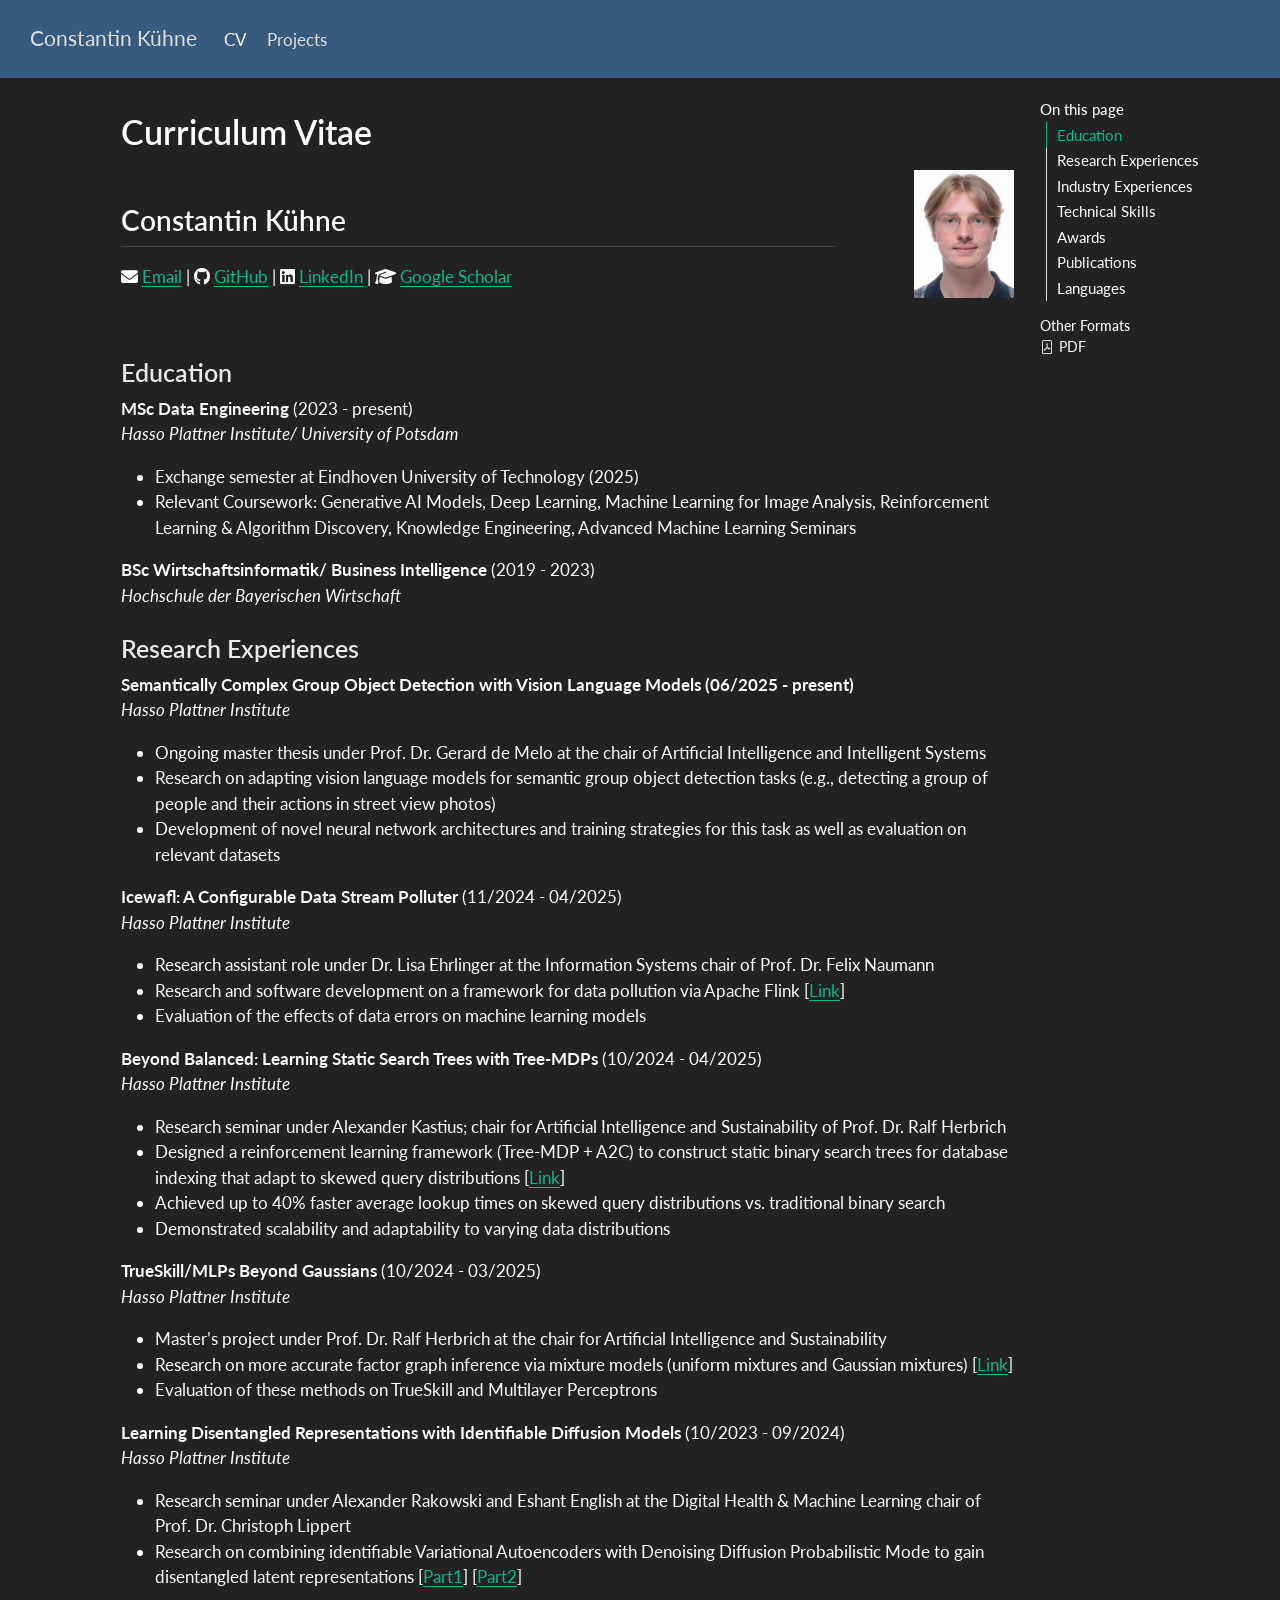
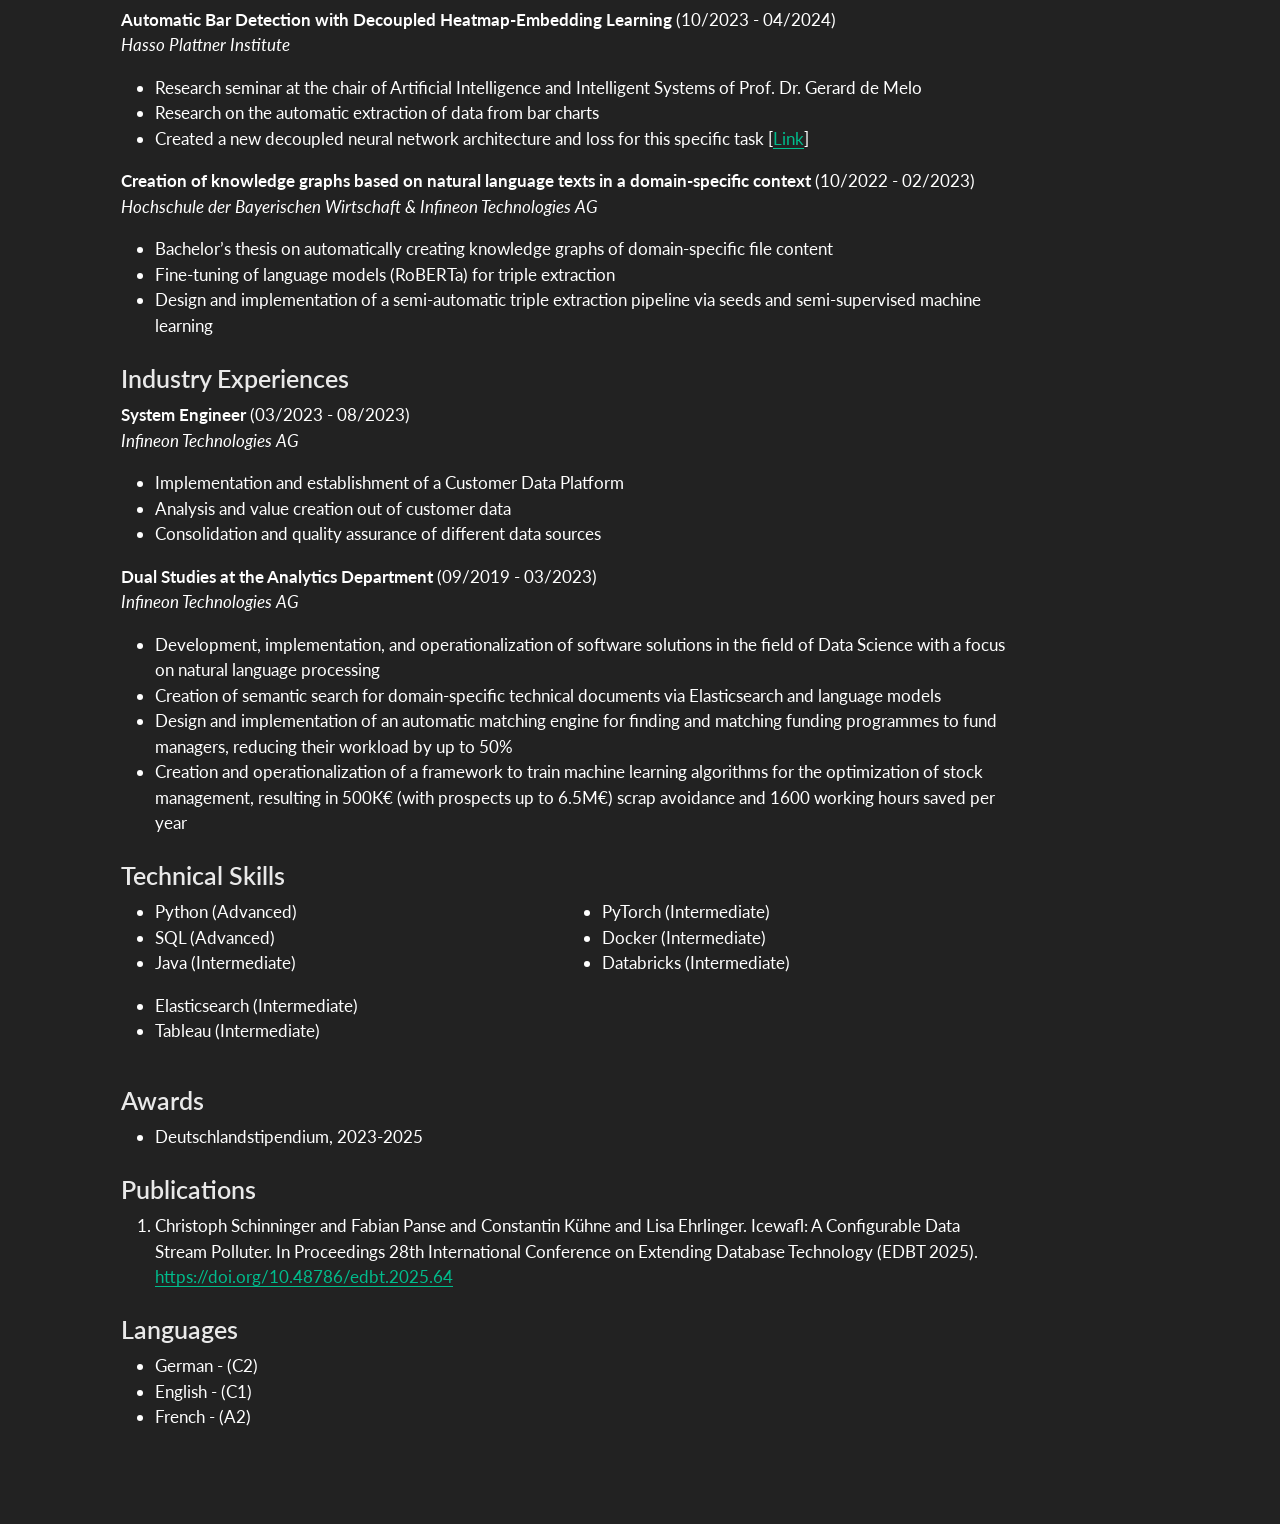
==== cv.html @ bd20a98f "Built site for gh-pages" ====
<!DOCTYPE html>
<html xmlns="http://www.w3.org/1999/xhtml" lang="en" xml:lang="en"><head>

<meta charset="utf-8">
<meta name="generator" content="quarto-1.8.27">

<meta name="viewport" content="width=device-width, initial-scale=1.0, user-scalable=yes">


<title>Curriculum Vitae – Constantin Kühne</title>
<style>
code{white-space: pre-wrap;}
span.smallcaps{font-variant: small-caps;}
div.columns{display: flex; gap: min(4vw, 1.5em);}
div.column{flex: auto; overflow-x: auto;}
div.hanging-indent{margin-left: 1.5em; text-indent: -1.5em;}
ul.task-list{list-style: none;}
ul.task-list li input[type="checkbox"] {
  width: 0.8em;
  margin: 0 0.8em 0.2em -1em; /* quarto-specific, see https://github.com/quarto-dev/quarto-cli/issues/4556 */ 
  vertical-align: middle;
}
</style>


<script src="site_libs/quarto-nav/quarto-nav.js"></script>
<script src="site_libs/quarto-nav/headroom.min.js"></script>
<script src="site_libs/clipboard/clipboard.min.js"></script>
<script src="site_libs/quarto-search/autocomplete.umd.js"></script>
<script src="site_libs/quarto-search/fuse.min.js"></script>
<script src="site_libs/quarto-search/quarto-search.js"></script>
<meta name="quarto:offset" content="./">
<script src="site_libs/quarto-html/quarto.js" type="module"></script>
<script src="site_libs/quarto-html/tabsets/tabsets.js" type="module"></script>
<script src="site_libs/quarto-html/axe/axe-check.js" type="module"></script>
<script src="site_libs/quarto-html/popper.min.js"></script>
<script src="site_libs/quarto-html/tippy.umd.min.js"></script>
<script src="site_libs/quarto-html/anchor.min.js"></script>
<link href="site_libs/quarto-html/tippy.css" rel="stylesheet">
<link href="site_libs/quarto-html/quarto-syntax-highlighting-dark-4d9afe2b8d18ee9fa5d0d57b5ed4214d.css" rel="stylesheet" id="quarto-text-highlighting-styles">
<script src="site_libs/bootstrap/bootstrap.min.js"></script>
<link href="site_libs/bootstrap/bootstrap-icons.css" rel="stylesheet">
<link href="site_libs/bootstrap/bootstrap-1894c1423e509d903a01f389ab308756.min.css" rel="stylesheet" append-hash="true" id="quarto-bootstrap" data-mode="dark">
<link href="site_libs/quarto-contrib/fontawesome6-1.2.0/all.min.css" rel="stylesheet">
<link href="site_libs/quarto-contrib/fontawesome6-1.2.0/latex-fontsize.css" rel="stylesheet">
<script id="quarto-search-options" type="application/json">{
  "location": "navbar",
  "copy-button": false,
  "collapse-after": 3,
  "panel-placement": "end",
  "type": "overlay",
  "limit": 50,
  "keyboard-shortcut": [
    "f",
    "/",
    "s"
  ],
  "show-item-context": false,
  "language": {
    "search-no-results-text": "No results",
    "search-matching-documents-text": "matching documents",
    "search-copy-link-title": "Copy link to search",
    "search-hide-matches-text": "Hide additional matches",
    "search-more-match-text": "more match in this document",
    "search-more-matches-text": "more matches in this document",
    "search-clear-button-title": "Clear",
    "search-text-placeholder": "",
    "search-detached-cancel-button-title": "Cancel",
    "search-submit-button-title": "Submit",
    "search-label": "Search"
  }
}</script>


<link rel="stylesheet" href="styles.css">
</head>

<body class="nav-fixed quarto-light">

<div id="quarto-search-results"></div>
  <header id="quarto-header" class="headroom fixed-top">
    <nav class="navbar navbar-expand-lg " data-bs-theme="dark">
      <div class="navbar-container container-fluid">
      <div class="navbar-brand-container mx-auto">
    <a class="navbar-brand" href="./index.html">
    <span class="navbar-title">Constantin Kühne</span>
    </a>
  </div>
            <div id="quarto-search" class="" title="Search"></div>
          <button class="navbar-toggler" type="button" data-bs-toggle="collapse" data-bs-target="#navbarCollapse" aria-controls="navbarCollapse" role="menu" aria-expanded="false" aria-label="Toggle navigation" onclick="if (window.quartoToggleHeadroom) { window.quartoToggleHeadroom(); }">
  <span class="navbar-toggler-icon"></span>
</button>
          <div class="collapse navbar-collapse" id="navbarCollapse">
            <ul class="navbar-nav navbar-nav-scroll me-auto">
  <li class="nav-item">
    <a class="nav-link active" href="./cv.html" aria-current="page"> 
<span class="menu-text">CV</span></a>
  </li>  
  <li class="nav-item">
    <a class="nav-link" href="./projects.html"> 
<span class="menu-text">Projects</span></a>
  </li>  
</ul>
          </div> <!-- /navcollapse -->
            <div class="quarto-navbar-tools">
</div>
      </div> <!-- /container-fluid -->
    </nav>
</header>
<!-- content -->
<div id="quarto-content" class="quarto-container page-columns page-rows-contents page-layout-article page-navbar">
<!-- sidebar -->
<!-- margin-sidebar -->
    <div id="quarto-margin-sidebar" class="sidebar margin-sidebar">
        <nav id="TOC" role="doc-toc" class="toc-active">
    <h2 id="toc-title">On this page</h2>
   
  <ul>
  <li><a href="#education" id="toc-education" class="nav-link active" data-scroll-target="#education">Education</a></li>
  <li><a href="#research-experiences" id="toc-research-experiences" class="nav-link" data-scroll-target="#research-experiences">Research Experiences</a></li>
  <li><a href="#industry-experiences" id="toc-industry-experiences" class="nav-link" data-scroll-target="#industry-experiences">Industry Experiences</a></li>
  <li><a href="#technical-skills" id="toc-technical-skills" class="nav-link" data-scroll-target="#technical-skills">Technical Skills</a></li>
  <li><a href="#awards" id="toc-awards" class="nav-link" data-scroll-target="#awards">Awards</a></li>
  <li><a href="#publications" id="toc-publications" class="nav-link" data-scroll-target="#publications">Publications</a></li>
  <li><a href="#languages" id="toc-languages" class="nav-link" data-scroll-target="#languages">Languages</a></li>
  </ul>
<div class="quarto-alternate-formats"><h2>Other Formats</h2><ul><li><a href="cv.pdf"><i class="bi bi-file-pdf"></i>PDF</a></li></ul></div></nav>
    </div>
<!-- main -->
<main class="content" id="quarto-document-content">

<header id="title-block-header" class="quarto-title-block default">
<div class="quarto-title">
<h1 class="title">Curriculum Vitae</h1>
</div>



<div class="quarto-title-meta">

    
  
    
  </div>
  


</header>


<!--\vspace{-20mm}-->
<div class="columns" data-valign="top">
<div class="column" style="width:80%;">
<section id="constantin-kühne" class="level2">
<h2 class="anchored" data-anchor-id="constantin-kühne">Constantin Kühne</h2>
<p><i class="fa-solid fa-envelope" aria-label="envelope"></i> <a href="mailto:constantin.kuehne@student.hpi.uni-potsdam.de">Email</a> | <i class="fa-brands fa-github" aria-label="github"></i> <a href="https://github.com/constantin-kuehne">GitHub</a> | <i class="fa-brands fa-linkedin" aria-label="linkedin"></i> <a href="https://www.linkedin.com/in/constantin-kuehne/">LinkedIn</a> | <i class="fa-solid fa-graduation-cap" aria-label="graduation-cap"></i> <a href="https://scholar.google.com/citations?user=wf3GmgoAAAAJ&amp;hl=en">Google Scholar</a></p>
</section>
</div><div class="column" style="width:20%;">
<div class="quarto-figure quarto-figure-right">
<figure class="figure">
<p><img src="portrait.jpg" class="img-fluid quarto-figure quarto-figure-right figure-img" width="100"></p>
</figure>
</div>
</div>
</div>
<section id="education" class="level3">
<h3 class="anchored" data-anchor-id="education">Education</h3>
<p><strong>MSc Data Engineering</strong> (2023 - present)<br>
<em>Hasso Plattner Institute/ University of Potsdam</em></p>
<ul>
<li>Exchange semester at Eindhoven University of Technology (2025)</li>
<li>Relevant Coursework: Generative AI Models, Deep Learning, Machine Learning for Image Analysis, Reinforcement Learning &amp; Algorithm Discovery, Knowledge Engineering, Advanced Machine Learning Seminars</li>
</ul>
<p><strong>BSc Wirtschaftsinformatik/ Business Intelligence</strong> (2019 - 2023)<br>
<em>Hochschule der Bayerischen Wirtschaft</em></p>
</section>
<section id="research-experiences" class="level3">
<h3 class="anchored" data-anchor-id="research-experiences">Research Experiences</h3>
<p><strong>Semantically Complex Group Object Detection with Vision Language Models (06/2025 - present)</strong><br>
<em>Hasso Plattner Institute</em></p>
<ul>
<li>Ongoing master thesis under Prof.&nbsp;Dr.&nbsp;Gerard de Melo at the chair of Artificial Intelligence and Intelligent Systems</li>
<li>Research on adapting vision language models for semantic group object detection tasks (e.g., detecting a group of people and their actions in street view photos)</li>
<li>Development of novel neural network architectures and training strategies for this task as well as evaluation on relevant datasets</li>
</ul>
<p><strong>Icewafl: A Configurable Data Stream Polluter</strong> (11/2024 - 04/2025)<br>
<em>Hasso Plattner Institute</em></p>
<ul>
<li>Research assistant role under Dr.&nbsp;Lisa Ehrlinger at the Information Systems chair of Prof.&nbsp;Dr.&nbsp;Felix Naumann</li>
<li>Research and software development on a framework for data pollution via Apache Flink [<a href="https://doi.org/10.48786/edbt.2025.64">Link</a>]</li>
<li>Evaluation of the effects of data errors on machine learning models</li>
</ul>
<p><strong>Beyond Balanced: Learning Static Search Trees with Tree-MDPs</strong> (10/2024 - 04/2025)<br>
<em>Hasso Plattner Institute</em></p>
<ul>
<li>Research seminar under Alexander Kastius; chair for Artificial Intelligence and Sustainability of Prof.&nbsp;Dr.&nbsp;Ralf Herbrich</li>
<li>Designed a reinforcement learning framework (Tree-MDP + A2C) to construct static binary search trees for database indexing that adapt to skewed query distributions [<a href="https://drive.google.com/file/d/1sOHynUFuRWUnLP-uZkBOTXT6C9ogULqH/view?usp=sharing">Link</a>]</li>
<li>Achieved up to 40% faster average lookup times on skewed query distributions vs.&nbsp;traditional binary search</li>
<li>Demonstrated scalability and adaptability to varying data distributions</li>
</ul>
<p><strong>TrueSkill/MLPs Beyond Gaussians</strong> (10/2024 - 03/2025)<br>
<em>Hasso Plattner Institute</em></p>
<ul>
<li>Master’s project under Prof.&nbsp;Dr.&nbsp;Ralf Herbrich at the chair for Artificial Intelligence and Sustainability</li>
<li>Research on more accurate factor graph inference via mixture models (uniform mixtures and Gaussian mixtures) [<a href="https://drive.google.com/file/d/17mlgvUKlIB_VP3ZYTpMi7qGnfbfY64ys/view?usp=sharing">Link</a>]</li>
<li>Evaluation of these methods on TrueSkill and Multilayer Perceptrons</li>
</ul>
<p><strong>Learning Disentangled Representations with Identifiable Diffusion Models</strong> (10/2023 - 09/2024)<br>
<em>Hasso Plattner Institute</em></p>
<ul>
<li>Research seminar under Alexander Rakowski and Eshant English at the Digital Health &amp; Machine Learning chair of Prof.&nbsp;Dr.&nbsp;Christoph Lippert</li>
<li>Research on combining identifiable Variational Autoencoders with Denoising Diffusion Probabilistic Mode to gain disentangled latent representations [<a href="https://drive.google.com/file/d/1_oWvKfNyAmg4wjw__XWWRRk5nsjLAm2T/view?usp=sharing">Part1</a>] [<a href="https://drive.google.com/file/d/1rb7q_mXkYCN9OHlsQX6c75_jyZYsqafr/view?usp=sharing">Part2</a>]</li>
</ul>
<p><strong>Automatic Bar Detection with Decoupled Heatmap-Embedding Learning</strong> (10/2023 - 04/2024)<br>
<em>Hasso Plattner Institute</em></p>
<ul>
<li>Research seminar at the chair of Artificial Intelligence and Intelligent Systems of Prof.&nbsp;Dr.&nbsp;Gerard de Melo</li>
<li>Research on the automatic extraction of data from bar charts</li>
<li>Created a new decoupled neural network architecture and loss for this specific task [<a href="https://drive.google.com/file/d/15AaKlPhOA1sHS4sQyuxn7tUdcHHcFmEq/view?usp=sharing">Link</a>]</li>
</ul>
<p><strong>Creation of knowledge graphs based on natural language texts in a domain-specific context</strong> (10/2022 - 02/2023)<br>
<em>Hochschule der Bayerischen Wirtschaft &amp; Infineon Technologies AG</em></p>
<ul>
<li>Bachelor’s thesis on automatically creating knowledge graphs of domain-specific file content</li>
<li>Fine-tuning of language models (RoBERTa) for triple extraction</li>
<li>Design and implementation of a semi-automatic triple extraction pipeline via seeds and semi-supervised machine learning</li>
</ul>
</section>
<section id="industry-experiences" class="level3">
<h3 class="anchored" data-anchor-id="industry-experiences">Industry Experiences</h3>
<p><strong>System Engineer</strong> (03/2023 - 08/2023)<br>
<em>Infineon Technologies AG</em></p>
<ul>
<li>Implementation and establishment of a Customer Data Platform</li>
<li>Analysis and value creation out of customer data</li>
<li>Consolidation and quality assurance of different data sources</li>
</ul>
<p><strong>Dual Studies at the Analytics Department</strong> (09/2019 - 03/2023)<br>
<em>Infineon Technologies AG</em></p>
<ul>
<li>Development, implementation, and operationalization of software solutions in the field of Data Science with a focus on natural language processing</li>
<li>Creation of semantic search for domain-specific technical documents via Elasticsearch and language models</li>
<li>Design and implementation of an automatic matching engine for finding and matching funding programmes to fund managers, reducing their workload by up to 50%</li>
<li>Creation and operationalization of a framework to train machine learning algorithms for the optimization of stock management, resulting in 500K€ (with prospects up to 6.5M€) scrap avoidance and 1600 working hours saved per year</li>
</ul>
</section>
<section id="technical-skills" class="level3">
<h3 class="anchored" data-anchor-id="technical-skills">Technical Skills</h3>
<div class="columns">
<div class="column">
<ul>
<li>Python (Advanced)</li>
<li>SQL (Advanced)</li>
<li>Java (Intermediate)</li>
</ul>
</div><div class="column">
<ul>
<li>PyTorch (Intermediate)</li>
<li>Docker (Intermediate)</li>
<li>Databricks (Intermediate)</li>
</ul>
</div><div class="column">
<ul>
<li>Elasticsearch (Intermediate)</li>
<li>Tableau (Intermediate)</li>
</ul>
</div>
</div>
</section>
<section id="awards" class="level3">
<h3 class="anchored" data-anchor-id="awards">Awards</h3>
<ul>
<li>Deutschlandstipendium, 2023-2025</li>
</ul>
</section>
<section id="publications" class="level3">
<h3 class="anchored" data-anchor-id="publications">Publications</h3>
<ol type="1">
<li>Christoph Schinninger and Fabian Panse and Constantin Kühne and Lisa Ehrlinger. Icewafl: A Configurable Data Stream Polluter. In Proceedings 28th International Conference on Extending Database Technology (EDBT 2025). <a href="https://doi.org/10.48786/edbt.2025.64">https://doi.org/10.48786/edbt.2025.64</a></li>
</ol>
</section>
<section id="languages" class="level3">
<h3 class="anchored" data-anchor-id="languages">Languages</h3>
<ul>
<li>German - (C2)</li>
<li>English - (C1)</li>
<li>French - (A2)</li>
</ul>


</section>

</main> <!-- /main -->
<script id="quarto-html-after-body" type="application/javascript">
  window.document.addEventListener("DOMContentLoaded", function (event) {
    const icon = "";
    const anchorJS = new window.AnchorJS();
    anchorJS.options = {
      placement: 'right',
      icon: icon
    };
    anchorJS.add('.anchored');
    const isCodeAnnotation = (el) => {
      for (const clz of el.classList) {
        if (clz.startsWith('code-annotation-')) {                     
          return true;
        }
      }
      return false;
    }
    const onCopySuccess = function(e) {
      // button target
      const button = e.trigger;
      // don't keep focus
      button.blur();
      // flash "checked"
      button.classList.add('code-copy-button-checked');
      var currentTitle = button.getAttribute("title");
      button.setAttribute("title", "Copied!");
      let tooltip;
      if (window.bootstrap) {
        button.setAttribute("data-bs-toggle", "tooltip");
        button.setAttribute("data-bs-placement", "left");
        button.setAttribute("data-bs-title", "Copied!");
        tooltip = new bootstrap.Tooltip(button, 
          { trigger: "manual", 
            customClass: "code-copy-button-tooltip",
            offset: [0, -8]});
        tooltip.show();    
      }
      setTimeout(function() {
        if (tooltip) {
          tooltip.hide();
          button.removeAttribute("data-bs-title");
          button.removeAttribute("data-bs-toggle");
          button.removeAttribute("data-bs-placement");
        }
        button.setAttribute("title", currentTitle);
        button.classList.remove('code-copy-button-checked');
      }, 1000);
      // clear code selection
      e.clearSelection();
    }
    const getTextToCopy = function(trigger) {
      const outerScaffold = trigger.parentElement.cloneNode(true);
      const codeEl = outerScaffold.querySelector('code');
      for (const childEl of codeEl.children) {
        if (isCodeAnnotation(childEl)) {
          childEl.remove();
        }
      }
      return codeEl.innerText;
    }
    const clipboard = new window.ClipboardJS('.code-copy-button:not([data-in-quarto-modal])', {
      text: getTextToCopy
    });
    clipboard.on('success', onCopySuccess);
    if (window.document.getElementById('quarto-embedded-source-code-modal')) {
      const clipboardModal = new window.ClipboardJS('.code-copy-button[data-in-quarto-modal]', {
        text: getTextToCopy,
        container: window.document.getElementById('quarto-embedded-source-code-modal')
      });
      clipboardModal.on('success', onCopySuccess);
    }
      var localhostRegex = new RegExp(/^(?:http|https):\/\/localhost\:?[0-9]*\//);
      var mailtoRegex = new RegExp(/^mailto:/);
        var filterRegex = new RegExp('/' + window.location.host + '/');
      var isInternal = (href) => {
          return filterRegex.test(href) || localhostRegex.test(href) || mailtoRegex.test(href);
      }
      // Inspect non-navigation links and adorn them if external
     var links = window.document.querySelectorAll('a[href]:not(.nav-link):not(.navbar-brand):not(.toc-action):not(.sidebar-link):not(.sidebar-item-toggle):not(.pagination-link):not(.no-external):not([aria-hidden]):not(.dropdown-item):not(.quarto-navigation-tool):not(.about-link)');
      for (var i=0; i<links.length; i++) {
        const link = links[i];
        if (!isInternal(link.href)) {
          // undo the damage that might have been done by quarto-nav.js in the case of
          // links that we want to consider external
          if (link.dataset.originalHref !== undefined) {
            link.href = link.dataset.originalHref;
          }
        }
      }
    function tippyHover(el, contentFn, onTriggerFn, onUntriggerFn) {
      const config = {
        allowHTML: true,
        maxWidth: 500,
        delay: 100,
        arrow: false,
        appendTo: function(el) {
            return el.parentElement;
        },
        interactive: true,
        interactiveBorder: 10,
        theme: 'quarto',
        placement: 'bottom-start',
      };
      if (contentFn) {
        config.content = contentFn;
      }
      if (onTriggerFn) {
        config.onTrigger = onTriggerFn;
      }
      if (onUntriggerFn) {
        config.onUntrigger = onUntriggerFn;
      }
      window.tippy(el, config); 
    }
    const noterefs = window.document.querySelectorAll('a[role="doc-noteref"]');
    for (var i=0; i<noterefs.length; i++) {
      const ref = noterefs[i];
      tippyHover(ref, function() {
        // use id or data attribute instead here
        let href = ref.getAttribute('data-footnote-href') || ref.getAttribute('href');
        try { href = new URL(href).hash; } catch {}
        const id = href.replace(/^#\/?/, "");
        const note = window.document.getElementById(id);
        if (note) {
          return note.innerHTML;
        } else {
          return "";
        }
      });
    }
    const xrefs = window.document.querySelectorAll('a.quarto-xref');
    const processXRef = (id, note) => {
      // Strip column container classes
      const stripColumnClz = (el) => {
        el.classList.remove("page-full", "page-columns");
        if (el.children) {
          for (const child of el.children) {
            stripColumnClz(child);
          }
        }
      }
      stripColumnClz(note)
      if (id === null || id.startsWith('sec-')) {
        // Special case sections, only their first couple elements
        const container = document.createElement("div");
        if (note.children && note.children.length > 2) {
          container.appendChild(note.children[0].cloneNode(true));
          for (let i = 1; i < note.children.length; i++) {
            const child = note.children[i];
            if (child.tagName === "P" && child.innerText === "") {
              continue;
            } else {
              container.appendChild(child.cloneNode(true));
              break;
            }
          }
          if (window.Quarto?.typesetMath) {
            window.Quarto.typesetMath(container);
          }
          return container.innerHTML
        } else {
          if (window.Quarto?.typesetMath) {
            window.Quarto.typesetMath(note);
          }
          return note.innerHTML;
        }
      } else {
        // Remove any anchor links if they are present
        const anchorLink = note.querySelector('a.anchorjs-link');
        if (anchorLink) {
          anchorLink.remove();
        }
        if (window.Quarto?.typesetMath) {
          window.Quarto.typesetMath(note);
        }
        if (note.classList.contains("callout")) {
          return note.outerHTML;
        } else {
          return note.innerHTML;
        }
      }
    }
    for (var i=0; i<xrefs.length; i++) {
      const xref = xrefs[i];
      tippyHover(xref, undefined, function(instance) {
        instance.disable();
        let url = xref.getAttribute('href');
        let hash = undefined; 
        if (url.startsWith('#')) {
          hash = url;
        } else {
          try { hash = new URL(url).hash; } catch {}
        }
        if (hash) {
          const id = hash.replace(/^#\/?/, "");
          const note = window.document.getElementById(id);
          if (note !== null) {
            try {
              const html = processXRef(id, note.cloneNode(true));
              instance.setContent(html);
            } finally {
              instance.enable();
              instance.show();
            }
          } else {
            // See if we can fetch this
            fetch(url.split('#')[0])
            .then(res => res.text())
            .then(html => {
              const parser = new DOMParser();
              const htmlDoc = parser.parseFromString(html, "text/html");
              const note = htmlDoc.getElementById(id);
              if (note !== null) {
                const html = processXRef(id, note);
                instance.setContent(html);
              } 
            }).finally(() => {
              instance.enable();
              instance.show();
            });
          }
        } else {
          // See if we can fetch a full url (with no hash to target)
          // This is a special case and we should probably do some content thinning / targeting
          fetch(url)
          .then(res => res.text())
          .then(html => {
            const parser = new DOMParser();
            const htmlDoc = parser.parseFromString(html, "text/html");
            const note = htmlDoc.querySelector('main.content');
            if (note !== null) {
              // This should only happen for chapter cross references
              // (since there is no id in the URL)
              // remove the first header
              if (note.children.length > 0 && note.children[0].tagName === "HEADER") {
                note.children[0].remove();
              }
              const html = processXRef(null, note);
              instance.setContent(html);
            } 
          }).finally(() => {
            instance.enable();
            instance.show();
          });
        }
      }, function(instance) {
      });
    }
        let selectedAnnoteEl;
        const selectorForAnnotation = ( cell, annotation) => {
          let cellAttr = 'data-code-cell="' + cell + '"';
          let lineAttr = 'data-code-annotation="' +  annotation + '"';
          const selector = 'span[' + cellAttr + '][' + lineAttr + ']';
          return selector;
        }
        const selectCodeLines = (annoteEl) => {
          const doc = window.document;
          const targetCell = annoteEl.getAttribute("data-target-cell");
          const targetAnnotation = annoteEl.getAttribute("data-target-annotation");
          const annoteSpan = window.document.querySelector(selectorForAnnotation(targetCell, targetAnnotation));
          const lines = annoteSpan.getAttribute("data-code-lines").split(",");
          const lineIds = lines.map((line) => {
            return targetCell + "-" + line;
          })
          let top = null;
          let height = null;
          let parent = null;
          if (lineIds.length > 0) {
              //compute the position of the single el (top and bottom and make a div)
              const el = window.document.getElementById(lineIds[0]);
              top = el.offsetTop;
              height = el.offsetHeight;
              parent = el.parentElement.parentElement;
            if (lineIds.length > 1) {
              const lastEl = window.document.getElementById(lineIds[lineIds.length - 1]);
              const bottom = lastEl.offsetTop + lastEl.offsetHeight;
              height = bottom - top;
            }
            if (top !== null && height !== null && parent !== null) {
              // cook up a div (if necessary) and position it 
              let div = window.document.getElementById("code-annotation-line-highlight");
              if (div === null) {
                div = window.document.createElement("div");
                div.setAttribute("id", "code-annotation-line-highlight");
                div.style.position = 'absolute';
                parent.appendChild(div);
              }
              div.style.top = top - 2 + "px";
              div.style.height = height + 4 + "px";
              div.style.left = 0;
              let gutterDiv = window.document.getElementById("code-annotation-line-highlight-gutter");
              if (gutterDiv === null) {
                gutterDiv = window.document.createElement("div");
                gutterDiv.setAttribute("id", "code-annotation-line-highlight-gutter");
                gutterDiv.style.position = 'absolute';
                const codeCell = window.document.getElementById(targetCell);
                const gutter = codeCell.querySelector('.code-annotation-gutter');
                gutter.appendChild(gutterDiv);
              }
              gutterDiv.style.top = top - 2 + "px";
              gutterDiv.style.height = height + 4 + "px";
            }
            selectedAnnoteEl = annoteEl;
          }
        };
        const unselectCodeLines = () => {
          const elementsIds = ["code-annotation-line-highlight", "code-annotation-line-highlight-gutter"];
          elementsIds.forEach((elId) => {
            const div = window.document.getElementById(elId);
            if (div) {
              div.remove();
            }
          });
          selectedAnnoteEl = undefined;
        };
          // Handle positioning of the toggle
      window.addEventListener(
        "resize",
        throttle(() => {
          elRect = undefined;
          if (selectedAnnoteEl) {
            selectCodeLines(selectedAnnoteEl);
          }
        }, 10)
      );
      function throttle(fn, ms) {
      let throttle = false;
      let timer;
        return (...args) => {
          if(!throttle) { // first call gets through
              fn.apply(this, args);
              throttle = true;
          } else { // all the others get throttled
              if(timer) clearTimeout(timer); // cancel #2
              timer = setTimeout(() => {
                fn.apply(this, args);
                timer = throttle = false;
              }, ms);
          }
        };
      }
        // Attach click handler to the DT
        const annoteDls = window.document.querySelectorAll('dt[data-target-cell]');
        for (const annoteDlNode of annoteDls) {
          annoteDlNode.addEventListener('click', (event) => {
            const clickedEl = event.target;
            if (clickedEl !== selectedAnnoteEl) {
              unselectCodeLines();
              const activeEl = window.document.querySelector('dt[data-target-cell].code-annotation-active');
              if (activeEl) {
                activeEl.classList.remove('code-annotation-active');
              }
              selectCodeLines(clickedEl);
              clickedEl.classList.add('code-annotation-active');
            } else {
              // Unselect the line
              unselectCodeLines();
              clickedEl.classList.remove('code-annotation-active');
            }
          });
        }
    const findCites = (el) => {
      const parentEl = el.parentElement;
      if (parentEl) {
        const cites = parentEl.dataset.cites;
        if (cites) {
          return {
            el,
            cites: cites.split(' ')
          };
        } else {
          return findCites(el.parentElement)
        }
      } else {
        return undefined;
      }
    };
    var bibliorefs = window.document.querySelectorAll('a[role="doc-biblioref"]');
    for (var i=0; i<bibliorefs.length; i++) {
      const ref = bibliorefs[i];
      const citeInfo = findCites(ref);
      if (citeInfo) {
        tippyHover(citeInfo.el, function() {
          var popup = window.document.createElement('div');
          citeInfo.cites.forEach(function(cite) {
            var citeDiv = window.document.createElement('div');
            citeDiv.classList.add('hanging-indent');
            citeDiv.classList.add('csl-entry');
            var biblioDiv = window.document.getElementById('ref-' + cite);
            if (biblioDiv) {
              citeDiv.innerHTML = biblioDiv.innerHTML;
            }
            popup.appendChild(citeDiv);
          });
          return popup.innerHTML;
        });
      }
    }
  });
  </script>
</div> <!-- /content -->




</body></html>
---- site_libs/quarto-html/tippy.css ----
.tippy-box[data-animation=fade][data-state=hidden]{opacity:0}[data-tippy-root]{max-width:calc(100vw - 10px)}.tippy-box{position:relative;background-color:#333;color:#fff;border-radius:4px;font-size:14px;line-height:1.4;white-space:normal;outline:0;transition-property:transform,visibility,opacity}.tippy-box[data-placement^=top]>.tippy-arrow{bottom:0}.tippy-box[data-placement^=top]>.tippy-arrow:before{bottom:-7px;left:0;border-width:8px 8px 0;border-top-color:initial;transform-origin:center top}.tippy-box[data-placement^=bottom]>.tippy-arrow{top:0}.tippy-box[data-placement^=bottom]>.tippy-arrow:before{top:-7px;left:0;border-width:0 8px 8px;border-bottom-color:initial;transform-origin:center bottom}.tippy-box[data-placement^=left]>.tippy-arrow{right:0}.tippy-box[data-placement^=left]>.tippy-arrow:before{border-width:8px 0 8px 8px;border-left-color:initial;right:-7px;transform-origin:center left}.tippy-box[data-placement^=right]>.tippy-arrow{left:0}.tippy-box[data-placement^=right]>.tippy-arrow:before{left:-7px;border-width:8px 8px 8px 0;border-right-color:initial;transform-origin:center right}.tippy-box[data-inertia][data-state=visible]{transition-timing-function:cubic-bezier(.54,1.5,.38,1.11)}.tippy-arrow{width:16px;height:16px;color:#333}.tippy-arrow:before{content:"";position:absolute;border-color:transparent;border-style:solid}.tippy-content{position:relative;padding:5px 9px;z-index:1}
---- site_libs/quarto-html/quarto-syntax-highlighting-dark-4d9afe2b8d18ee9fa5d0d57b5ed4214d.css ----
/* quarto syntax highlight colors */
:root {
  --quarto-hl-al-color: #f07178;
  --quarto-hl-an-color: #d4d0ab;
  --quarto-hl-at-color: #00e0e0;
  --quarto-hl-bn-color: #d4d0ab;
  --quarto-hl-bu-color: #abe338;
  --quarto-hl-ch-color: #abe338;
  --quarto-hl-co-color: #f8f8f2;
  --quarto-hl-cv-color: #ffd700;
  --quarto-hl-cn-color: #ffd700;
  --quarto-hl-cf-color: #ffa07a;
  --quarto-hl-dt-color: #ffa07a;
  --quarto-hl-dv-color: #d4d0ab;
  --quarto-hl-do-color: #f8f8f2;
  --quarto-hl-er-color: #f07178;
  --quarto-hl-ex-color: #00e0e0;
  --quarto-hl-fl-color: #d4d0ab;
  --quarto-hl-fu-color: #ffa07a;
  --quarto-hl-im-color: #abe338;
  --quarto-hl-in-color: #d4d0ab;
  --quarto-hl-kw-color: #ffa07a;
  --quarto-hl-op-color: #ffa07a;
  --quarto-hl-ot-color: #00e0e0;
  --quarto-hl-pp-color: #dcc6e0;
  --quarto-hl-re-color: #00e0e0;
  --quarto-hl-sc-color: #abe338;
  --quarto-hl-ss-color: #abe338;
  --quarto-hl-st-color: #abe338;
  --quarto-hl-va-color: #00e0e0;
  --quarto-hl-vs-color: #abe338;
  --quarto-hl-wa-color: #dcc6e0;
}

/* other quarto variables */
:root {
  --quarto-font-monospace: SFMono-Regular, Menlo, Monaco, Consolas, "Liberation Mono", "Courier New", monospace;
}

/* syntax highlight based on Pandoc's rules */
pre > code.sourceCode > span {
  color: #f8f8f2;
}

code.sourceCode > span {
  color: #f8f8f2;
}

div.sourceCode,
div.sourceCode pre.sourceCode {
  color: #f8f8f2;
}

/* Normal */
code span {
  color: #f8f8f2;
}

/* Alert */
code span.al {
  color: #f07178;
}

/* Annotation */
code span.an {
  color: #d4d0ab;
}

/* Attribute */
code span.at {
  color: #00e0e0;
}

/* BaseN */
code span.bn {
  color: #d4d0ab;
}

/* BuiltIn */
code span.bu {
  color: #abe338;
}

/* ControlFlow */
code span.cf {
  font-weight: bold;
  color: #ffa07a;
}

/* Char */
code span.ch {
  color: #abe338;
}

/* Constant */
code span.cn {
  color: #ffd700;
}

/* Comment */
code span.co {
  font-style: italic;
  color: #f8f8f2;
}

/* CommentVar */
code span.cv {
  color: #ffd700;
}

/* Documentation */
code span.do {
  color: #f8f8f2;
}

/* DataType */
code span.dt {
  color: #ffa07a;
}

/* DecVal */
code span.dv {
  color: #d4d0ab;
}

/* Error */
code span.er {
  color: #f07178;
  text-decoration: underline;
}

/* Extension */
code span.ex {
  font-weight: bold;
  color: #00e0e0;
}

/* Float */
code span.fl {
  color: #d4d0ab;
}

/* Function */
code span.fu {
  color: #ffa07a;
}

/* Import */
code span.im {
  color: #abe338;
}

/* Information */
code span.in {
  color: #d4d0ab;
}

/* Keyword */
code span.kw {
  font-weight: bold;
  color: #ffa07a;
}

/* Operator */
code span.op {
  color: #ffa07a;
}

/* Other */
code span.ot {
  color: #00e0e0;
}

/* Preprocessor */
code span.pp {
  color: #dcc6e0;
}

/* RegionMarker */
code span.re {
  background-color: #f8f8f2;
  color: #00e0e0;
}

/* SpecialChar */
code span.sc {
  color: #abe338;
}

/* SpecialString */
code span.ss {
  color: #abe338;
}

/* String */
code span.st {
  color: #abe338;
}

/* Variable */
code span.va {
  color: #00e0e0;
}

/* VerbatimString */
code span.vs {
  color: #abe338;
}

/* Warning */
code span.wa {
  color: #dcc6e0;
}

.prevent-inlining {
  content: "</";
}

/*# sourceMappingURL=86edf53ecdff796acf02dbceed379426.css.map */
---- site_libs/quarto-contrib/fontawesome6-1.2.0/latex-fontsize.css ----
.fa-tiny {
  font-size: 0.5em;
}
.fa-scriptsize {
  font-size: 0.7em;
}
.fa-footnotesize {
  font-size: 0.8em;
}
.fa-small {
  font-size: 0.9em;
}
.fa-normalsize {
  font-size: 1em;
}
.fa-large {
  font-size: 1.2em;
}
.fa-Large {
  font-size: 1.5em;
}
.fa-LARGE {
  font-size: 1.75em;
}
.fa-huge {
  font-size: 2em;
}
.fa-Huge {
  font-size: 2.5em;
}
---- styles.css ----
/* CSS declarations go here */
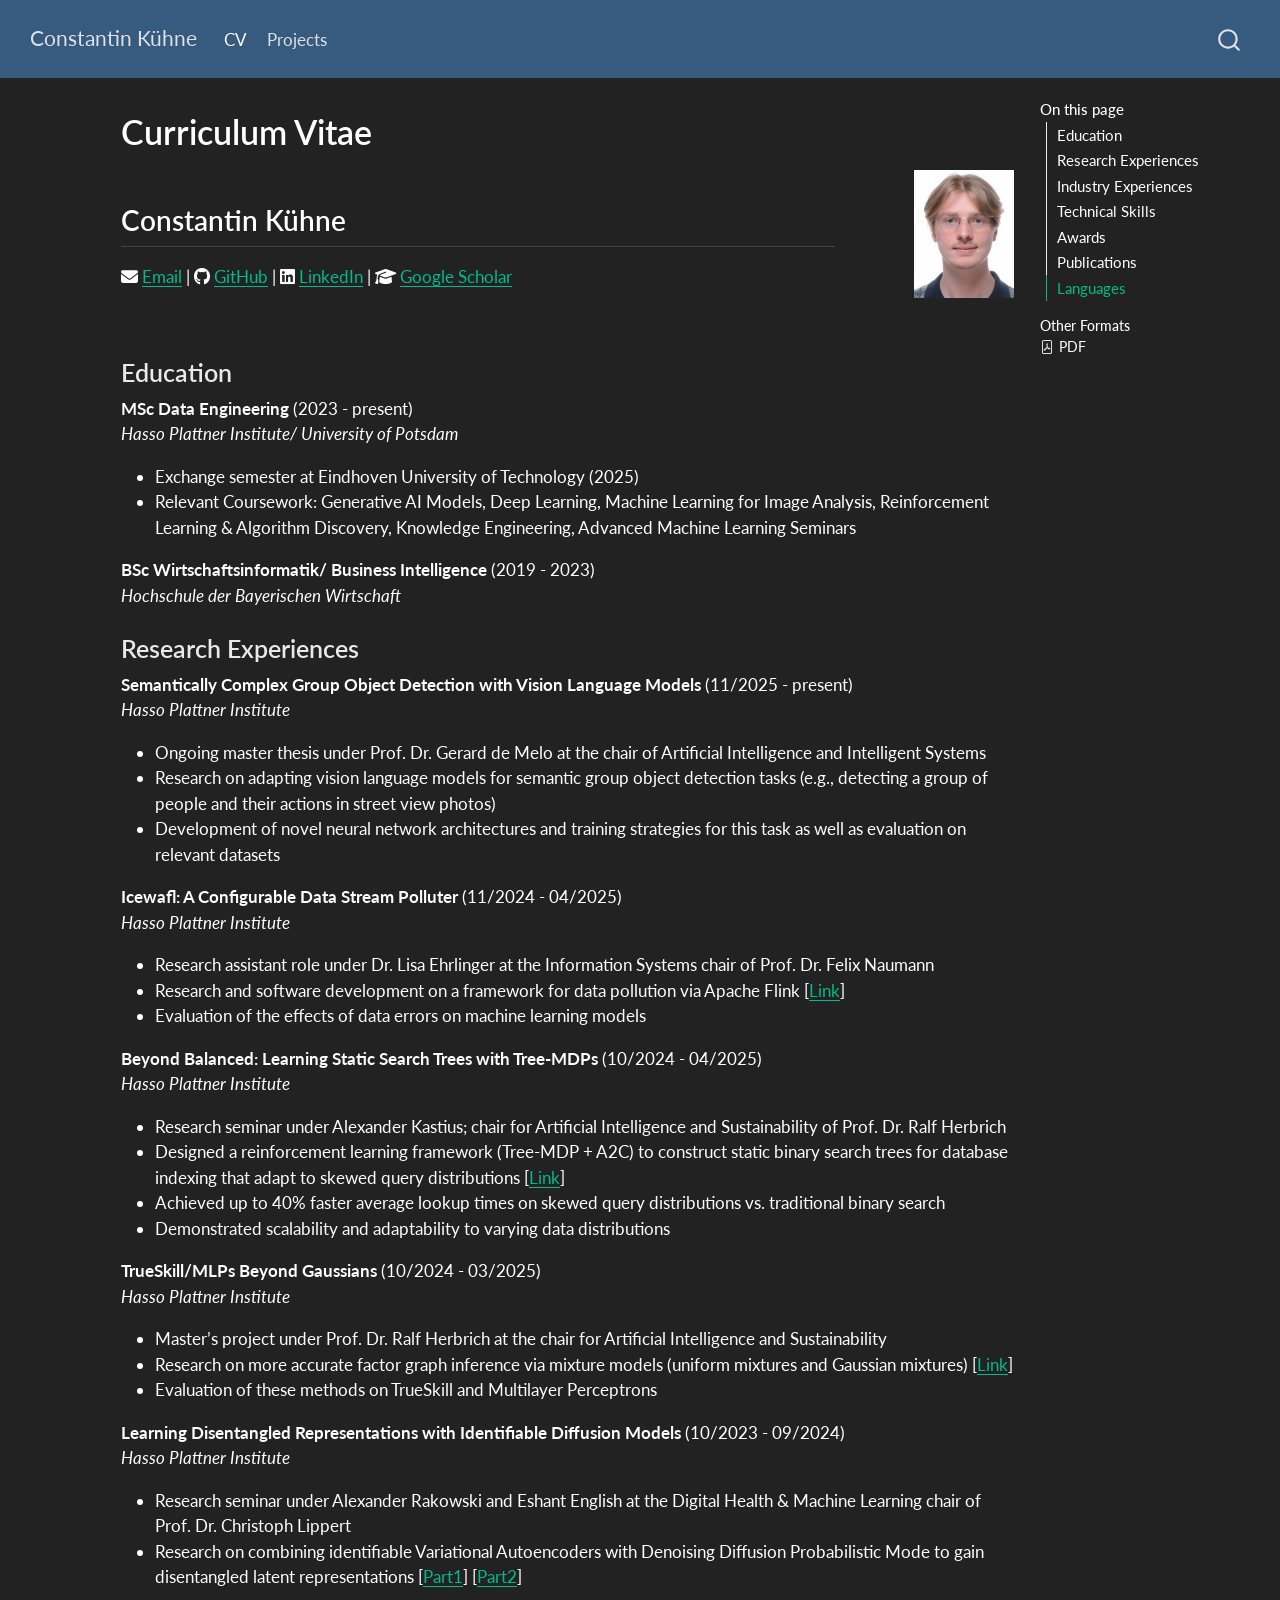
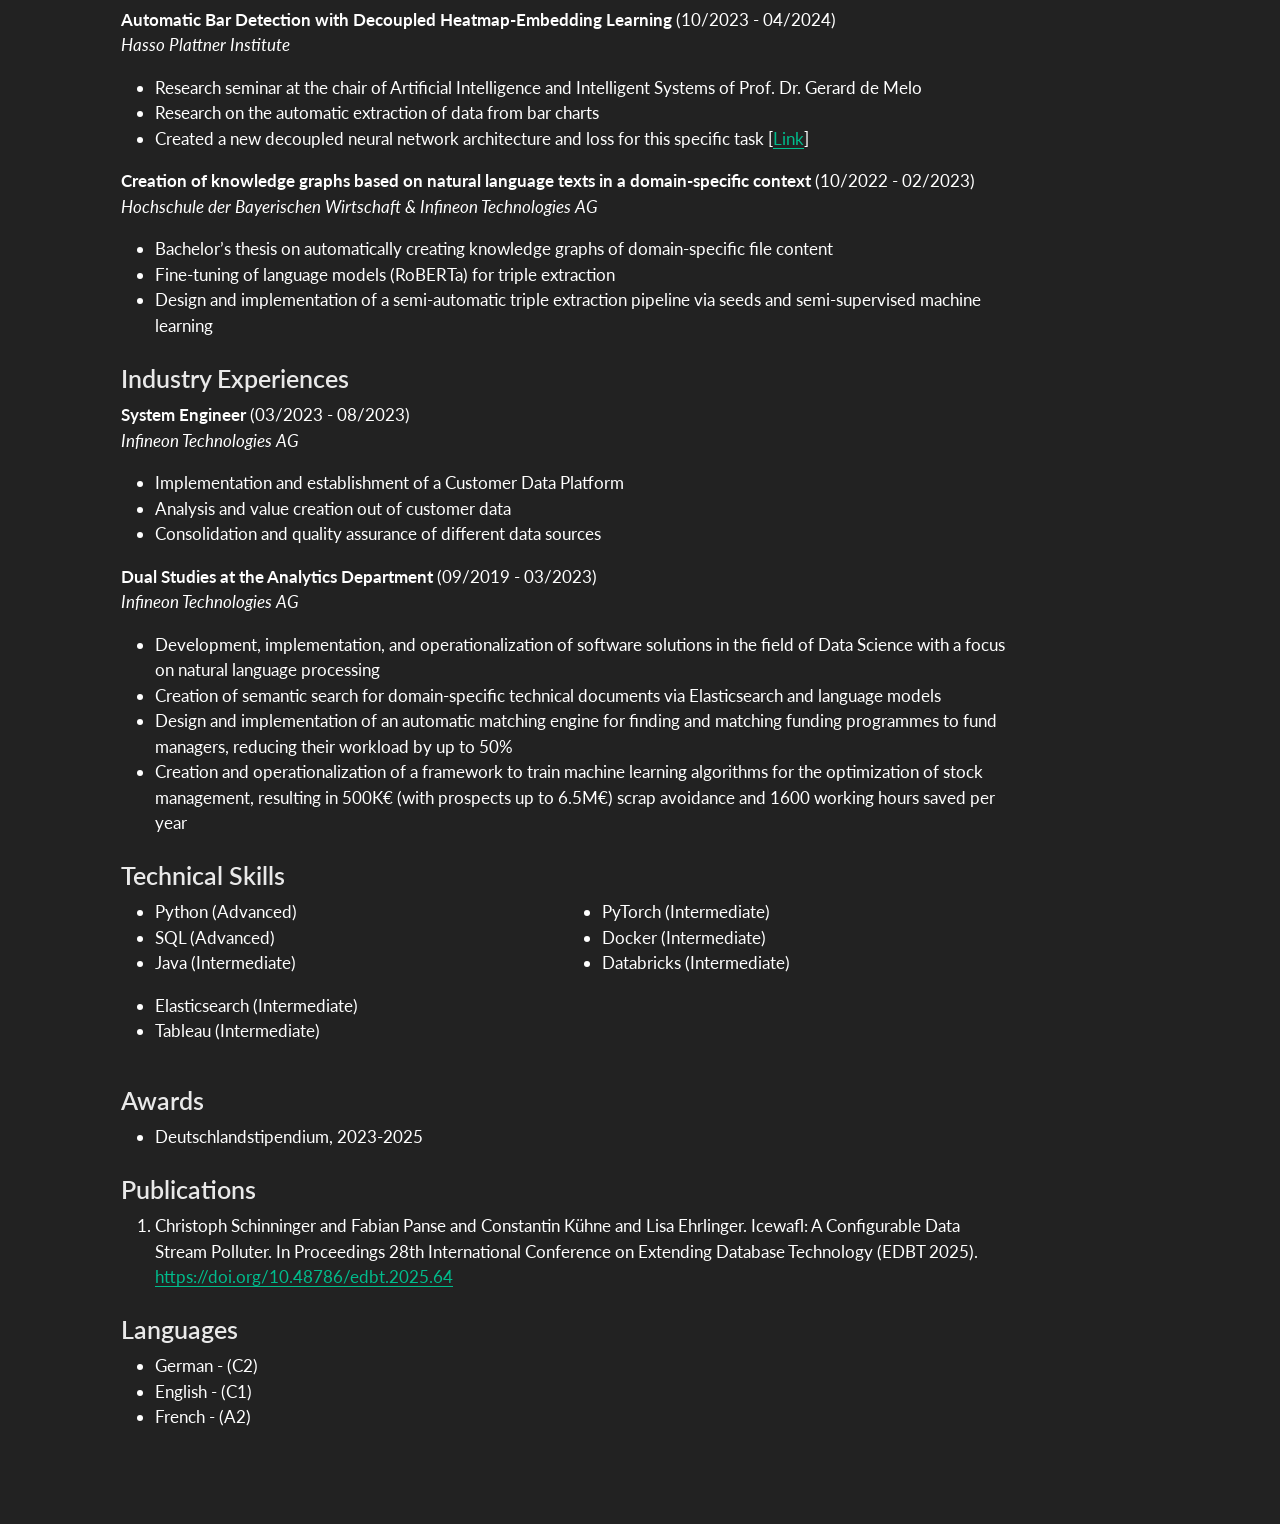
==== commit 23b051bb: "Built site for gh-pages" ====
--- a/cv.html
+++ b/cv.html
@@ -2,13 +2,16 @@
 <html xmlns="http://www.w3.org/1999/xhtml" lang="en" xml:lang="en"><head>
 
 <meta charset="utf-8">
-<meta name="generator" content="quarto-1.8.27">
+<meta name="generator" content="quarto-1.9.38">
 
 <meta name="viewport" content="width=device-width, initial-scale=1.0, user-scalable=yes">
 
 
 <title>Curriculum Vitae – Constantin Kühne</title>
 <style>
+/* Default styles provided by pandoc.
+** See https://pandoc.org/MANUAL.html#variables-for-html for config info.
+*/
 code{white-space: pre-wrap;}
 span.smallcaps{font-variant: small-caps;}
 div.columns{display: flex; gap: min(4vw, 1.5em);}
@@ -32,15 +35,14 @@
 <meta name="quarto:offset" content="./">
 <script src="site_libs/quarto-html/quarto.js" type="module"></script>
 <script src="site_libs/quarto-html/tabsets/tabsets.js" type="module"></script>
-<script src="site_libs/quarto-html/axe/axe-check.js" type="module"></script>
 <script src="site_libs/quarto-html/popper.min.js"></script>
 <script src="site_libs/quarto-html/tippy.umd.min.js"></script>
 <script src="site_libs/quarto-html/anchor.min.js"></script>
 <link href="site_libs/quarto-html/tippy.css" rel="stylesheet">
-<link href="site_libs/quarto-html/quarto-syntax-highlighting-dark-4d9afe2b8d18ee9fa5d0d57b5ed4214d.css" rel="stylesheet" id="quarto-text-highlighting-styles">
+<link href="site_libs/quarto-html/quarto-syntax-highlighting-dark-0a6b7249c26820e032cb0bd839ff02b1.css" rel="stylesheet" id="quarto-text-highlighting-styles">
 <script src="site_libs/bootstrap/bootstrap.min.js"></script>
 <link href="site_libs/bootstrap/bootstrap-icons.css" rel="stylesheet">
-<link href="site_libs/bootstrap/bootstrap-1894c1423e509d903a01f389ab308756.min.css" rel="stylesheet" append-hash="true" id="quarto-bootstrap" data-mode="dark">
+<link href="site_libs/bootstrap/bootstrap-6dcb9c2c9aa90912f6d5ddd449cc7e77.min.css" rel="stylesheet" append-hash="true" id="quarto-bootstrap" data-mode="dark">
 <link href="site_libs/quarto-contrib/fontawesome6-1.2.0/all.min.css" rel="stylesheet">
 <link href="site_libs/quarto-contrib/fontawesome6-1.2.0/latex-fontsize.css" rel="stylesheet">
 <script id="quarto-search-options" type="application/json">{
@@ -176,7 +178,7 @@
 </section>
 <section id="research-experiences" class="level3">
 <h3 class="anchored" data-anchor-id="research-experiences">Research Experiences</h3>
-<p><strong>Semantically Complex Group Object Detection with Vision Language Models (06/2025 - present)</strong><br>
+<p><strong>Semantically Complex Group Object Detection with Vision Language Models</strong> (11/2025 - present)<br>
 <em>Hasso Plattner Institute</em></p>
 <ul>
 <li>Ongoing master thesis under Prof.&nbsp;Dr.&nbsp;Gerard de Melo at the chair of Artificial Intelligence and Intelligent Systems</li>
@@ -364,7 +366,7 @@
     }
       var localhostRegex = new RegExp(/^(?:http|https):\/\/localhost\:?[0-9]*\//);
       var mailtoRegex = new RegExp(/^mailto:/);
-        var filterRegex = new RegExp('/' + window.location.host + '/');
+        var filterRegex = new RegExp("https:\/\/constantin-kuehne\.github\.io\/");
       var isInternal = (href) => {
           return filterRegex.test(href) || localhostRegex.test(href) || mailtoRegex.test(href);
       }
--- a/site_libs/quarto-html/quarto-syntax-highlighting-dark-0a6b7249c26820e032cb0bd839ff02b1.css
+++ b/site_libs/quarto-html/quarto-syntax-highlighting-dark-0a6b7249c26820e032cb0bd839ff02b1.css
@@ -0,0 +1,219 @@
+/* quarto syntax highlight colors */
+:root {
+  --quarto-hl-al-color: #f07178;
+  --quarto-hl-an-color: #d4d0ab;
+  --quarto-hl-at-color: #00e0e0;
+  --quarto-hl-bn-color: #d4d0ab;
+  --quarto-hl-bu-color: #abe338;
+  --quarto-hl-ch-color: #abe338;
+  --quarto-hl-co-color: #f8f8f2;
+  --quarto-hl-cv-color: #ffd700;
+  --quarto-hl-cn-color: #ffd700;
+  --quarto-hl-cf-color: #ffa07a;
+  --quarto-hl-dt-color: #ffa07a;
+  --quarto-hl-dv-color: #d4d0ab;
+  --quarto-hl-do-color: #f8f8f2;
+  --quarto-hl-er-color: #f07178;
+  --quarto-hl-ex-color: #00e0e0;
+  --quarto-hl-fl-color: #d4d0ab;
+  --quarto-hl-fu-color: #ffa07a;
+  --quarto-hl-im-color: #abe338;
+  --quarto-hl-in-color: #d4d0ab;
+  --quarto-hl-kw-color: #ffa07a;
+  --quarto-hl-op-color: #ffa07a;
+  --quarto-hl-ot-color: #00e0e0;
+  --quarto-hl-pp-color: #dcc6e0;
+  --quarto-hl-re-color: #00e0e0;
+  --quarto-hl-sc-color: #abe338;
+  --quarto-hl-ss-color: #abe338;
+  --quarto-hl-st-color: #abe338;
+  --quarto-hl-va-color: #00e0e0;
+  --quarto-hl-vs-color: #abe338;
+  --quarto-hl-wa-color: #dcc6e0;
+}
+
+/* other quarto variables */
+:root {
+  --quarto-font-monospace: SFMono-Regular, Menlo, Monaco, Consolas, "Liberation Mono", "Courier New", monospace;
+}
+
+/* syntax highlight based on Pandoc's rules */
+pre > code.sourceCode > span {
+  color: #f8f8f2;
+}
+
+code.sourceCode > span {
+  color: #f8f8f2;
+}
+
+div.sourceCode,
+div.sourceCode pre.sourceCode {
+  color: #f8f8f2;
+}
+
+/* Normal */
+code span {
+  color: #f8f8f2;
+}
+
+/* Alert */
+code span.al {
+  color: #f07178;
+}
+
+/* Annotation */
+code span.an {
+  color: #d4d0ab;
+}
+
+/* Attribute */
+code span.at {
+  color: #00e0e0;
+}
+
+/* BaseN */
+code span.bn {
+  color: #d4d0ab;
+}
+
+/* BuiltIn */
+code span.bu {
+  color: #abe338;
+}
+
+/* ControlFlow */
+code span.cf {
+  font-weight: bold;
+  color: #ffa07a;
+}
+
+/* Char */
+code span.ch {
+  color: #abe338;
+}
+
+/* Constant */
+code span.cn {
+  color: #ffd700;
+}
+
+/* Comment */
+code span.co {
+  font-style: italic;
+  color: #f8f8f2;
+}
+
+/* CommentVar */
+code span.cv {
+  color: #ffd700;
+}
+
+/* Documentation */
+code span.do {
+  color: #f8f8f2;
+}
+
+/* DataType */
+code span.dt {
+  color: #ffa07a;
+}
+
+/* DecVal */
+code span.dv {
+  color: #d4d0ab;
+}
+
+/* Error */
+code span.er {
+  color: #f07178;
+  text-decoration: underline;
+}
+
+/* Extension */
+code span.ex {
+  font-weight: bold;
+  color: #00e0e0;
+}
+
+/* Float */
+code span.fl {
+  color: #d4d0ab;
+}
+
+/* Function */
+code span.fu {
+  color: #ffa07a;
+}
+
+/* Import */
+code span.im {
+  color: #abe338;
+}
+
+/* Information */
+code span.in {
+  color: #d4d0ab;
+}
+
+/* Keyword */
+code span.kw {
+  font-weight: bold;
+  color: #ffa07a;
+}
+
+/* Operator */
+code span.op {
+  color: #ffa07a;
+}
+
+/* Other */
+code span.ot {
+  color: #00e0e0;
+}
+
+/* Preprocessor */
+code span.pp {
+  color: #dcc6e0;
+}
+
+/* RegionMarker */
+code span.re {
+  background-color: #f8f8f2;
+  color: #00e0e0;
+}
+
+/* SpecialChar */
+code span.sc {
+  color: #abe338;
+}
+
+/* SpecialString */
+code span.ss {
+  color: #abe338;
+}
+
+/* String */
+code span.st {
+  color: #abe338;
+}
+
+/* Variable */
+code span.va {
+  color: #00e0e0;
+}
+
+/* VerbatimString */
+code span.vs {
+  color: #abe338;
+}
+
+/* Warning */
+code span.wa {
+  color: #dcc6e0;
+}
+
+.prevent-inlining {
+  content: "</";
+}
+
+/*# sourceMappingURL=175367c052bafc98bd680af3479823f0.css.map */
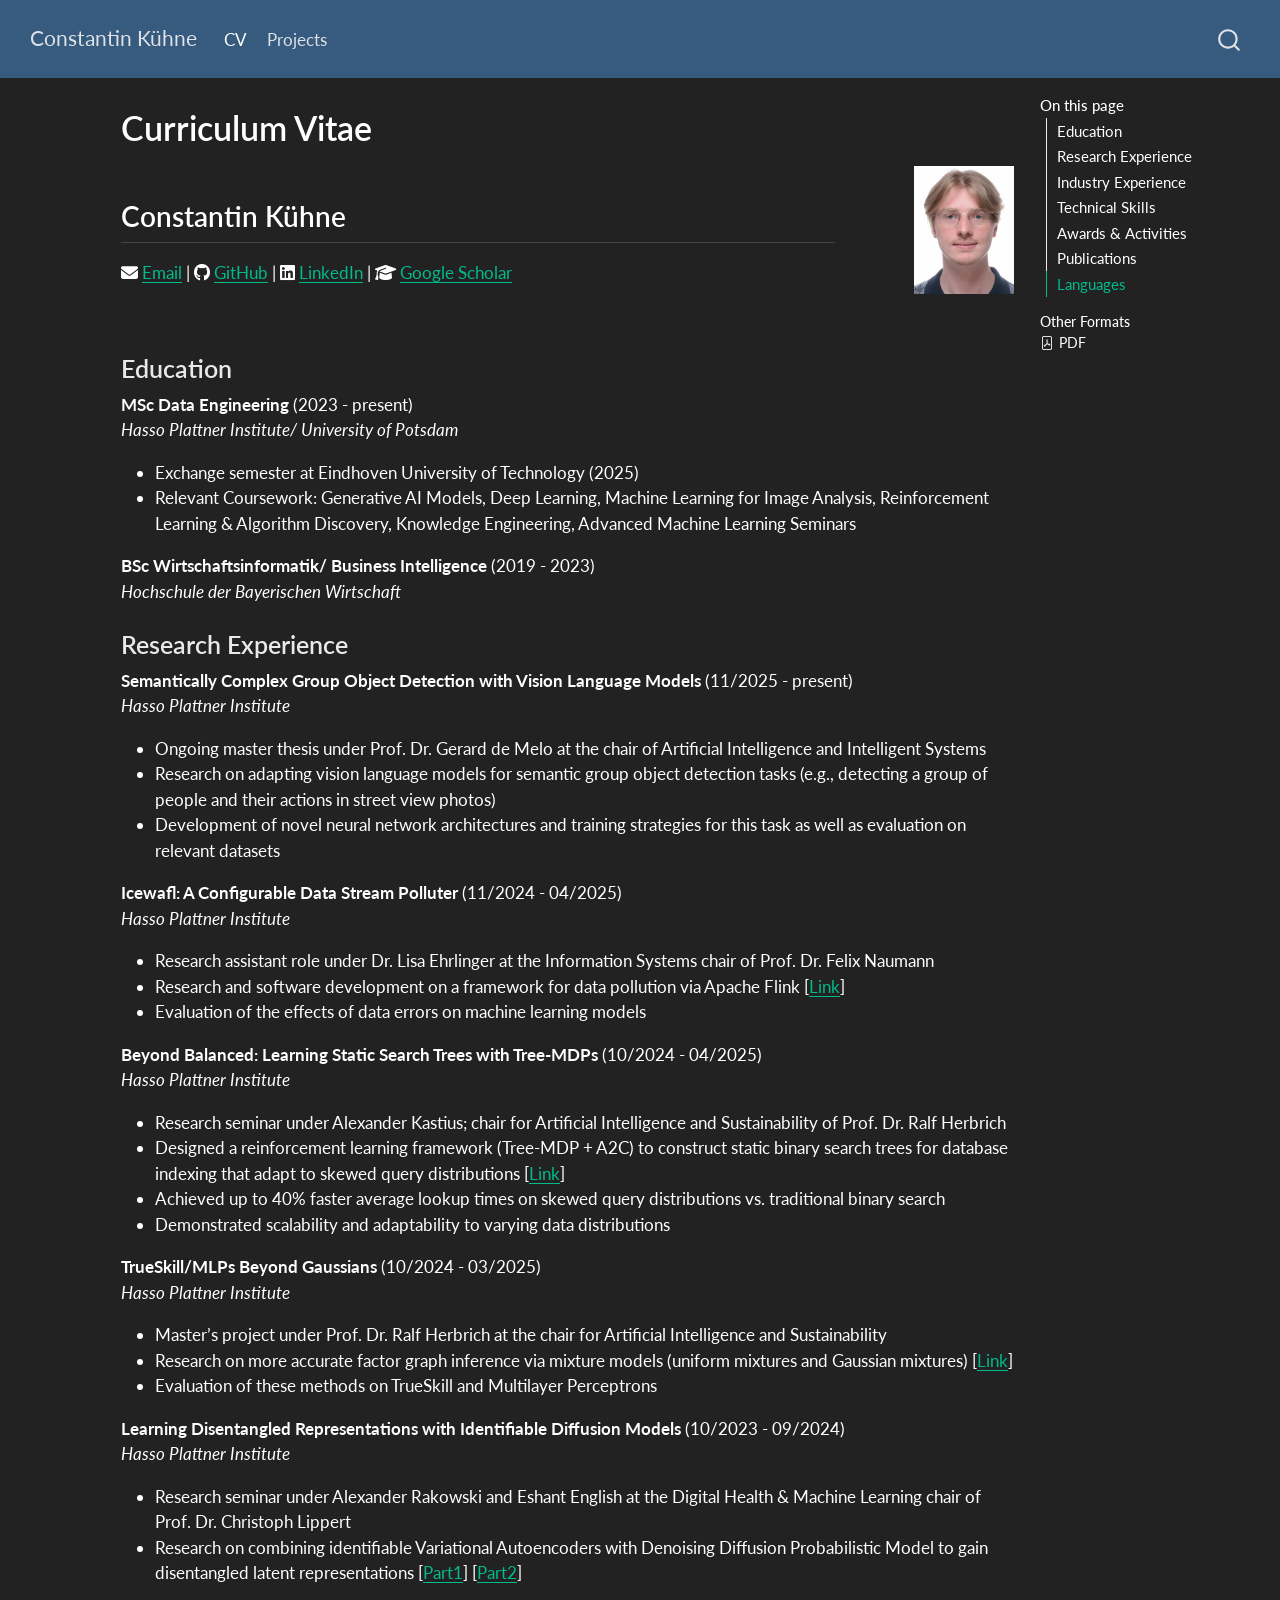
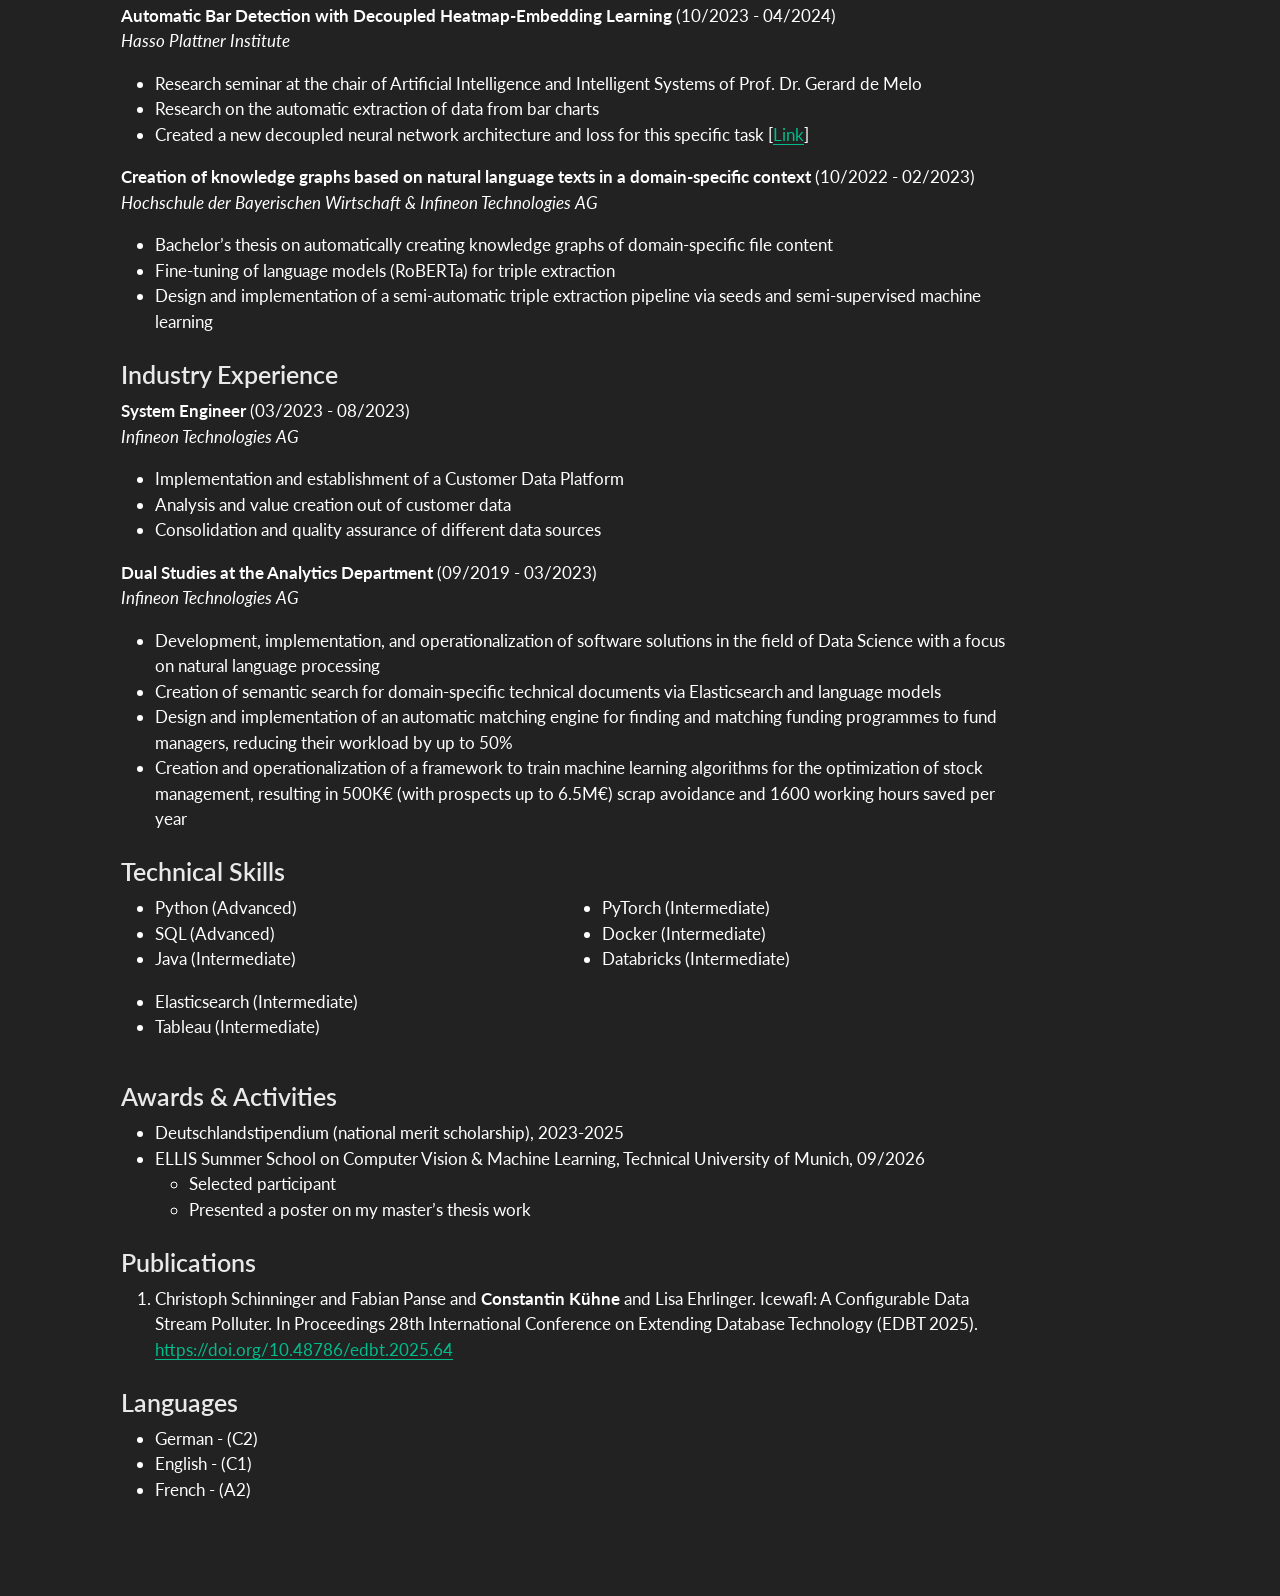
==== commit a6fef104: "Built site for gh-pages" ====
--- a/cv.html
+++ b/cv.html
@@ -2,7 +2,7 @@
 <html xmlns="http://www.w3.org/1999/xhtml" lang="en" xml:lang="en"><head>
 
 <meta charset="utf-8">
-<meta name="generator" content="quarto-1.9.38">
+<meta name="generator" content="quarto-1.10.18">
 
 <meta name="viewport" content="width=device-width, initial-scale=1.0, user-scalable=yes">
 
@@ -12,10 +12,13 @@
 /* Default styles provided by pandoc.
 ** See https://pandoc.org/MANUAL.html#variables-for-html for config info.
 */
-code{white-space: pre-wrap;}
 span.smallcaps{font-variant: small-caps;}
-div.columns{display: flex; gap: min(4vw, 1.5em);}
-div.column{flex: auto; overflow-x: auto;}
+div.columns{display: flex; gap: 1.5em;}
+div.column{flex: auto;}
+@media screen {
+div.columns{gap: min(4vw, 1.5em);}
+div.column{overflow-x: auto;}
+}
 div.hanging-indent{margin-left: 1.5em; text-indent: -1.5em;}
 ul.task-list{list-style: none;}
 ul.task-list li input[type="checkbox"] {
@@ -39,10 +42,10 @@
 <script src="site_libs/quarto-html/tippy.umd.min.js"></script>
 <script src="site_libs/quarto-html/anchor.min.js"></script>
 <link href="site_libs/quarto-html/tippy.css" rel="stylesheet">
-<link href="site_libs/quarto-html/quarto-syntax-highlighting-dark-0a6b7249c26820e032cb0bd839ff02b1.css" rel="stylesheet" id="quarto-text-highlighting-styles">
+<link href="site_libs/quarto-html/quarto-syntax-highlighting-dark-b85bc7c33db8c58e0ec93c3465666fed.css" rel="stylesheet" id="quarto-text-highlighting-styles">
 <script src="site_libs/bootstrap/bootstrap.min.js"></script>
 <link href="site_libs/bootstrap/bootstrap-icons.css" rel="stylesheet">
-<link href="site_libs/bootstrap/bootstrap-6dcb9c2c9aa90912f6d5ddd449cc7e77.min.css" rel="stylesheet" append-hash="true" id="quarto-bootstrap" data-mode="dark">
+<link href="site_libs/bootstrap/bootstrap-f686a1af17d5c9da9e6dabad8f8d568e.min.css" rel="stylesheet" append-hash="true" id="quarto-bootstrap" data-mode="dark">
 <link href="site_libs/quarto-contrib/fontawesome6-1.2.0/all.min.css" rel="stylesheet">
 <link href="site_libs/quarto-contrib/fontawesome6-1.2.0/latex-fontsize.css" rel="stylesheet">
 <script id="quarto-search-options" type="application/json">{
@@ -119,10 +122,10 @@
    
   <ul>
   <li><a href="#education" id="toc-education" class="nav-link active" data-scroll-target="#education">Education</a></li>
-  <li><a href="#research-experiences" id="toc-research-experiences" class="nav-link" data-scroll-target="#research-experiences">Research Experiences</a></li>
-  <li><a href="#industry-experiences" id="toc-industry-experiences" class="nav-link" data-scroll-target="#industry-experiences">Industry Experiences</a></li>
+  <li><a href="#research-experience" id="toc-research-experience" class="nav-link" data-scroll-target="#research-experience">Research Experience</a></li>
+  <li><a href="#industry-experience" id="toc-industry-experience" class="nav-link" data-scroll-target="#industry-experience">Industry Experience</a></li>
   <li><a href="#technical-skills" id="toc-technical-skills" class="nav-link" data-scroll-target="#technical-skills">Technical Skills</a></li>
-  <li><a href="#awards" id="toc-awards" class="nav-link" data-scroll-target="#awards">Awards</a></li>
+  <li><a href="#awards-activities" id="toc-awards-activities" class="nav-link" data-scroll-target="#awards-activities">Awards &amp; Activities</a></li>
   <li><a href="#publications" id="toc-publications" class="nav-link" data-scroll-target="#publications">Publications</a></li>
   <li><a href="#languages" id="toc-languages" class="nav-link" data-scroll-target="#languages">Languages</a></li>
   </ul>
@@ -176,8 +179,8 @@
 <p><strong>BSc Wirtschaftsinformatik/ Business Intelligence</strong> (2019 - 2023)<br>
 <em>Hochschule der Bayerischen Wirtschaft</em></p>
 </section>
-<section id="research-experiences" class="level3">
-<h3 class="anchored" data-anchor-id="research-experiences">Research Experiences</h3>
+<section id="research-experience" class="level3">
+<h3 class="anchored" data-anchor-id="research-experience">Research Experience</h3>
 <p><strong>Semantically Complex Group Object Detection with Vision Language Models</strong> (11/2025 - present)<br>
 <em>Hasso Plattner Institute</em></p>
 <ul>
@@ -196,7 +199,7 @@
 <em>Hasso Plattner Institute</em></p>
 <ul>
 <li>Research seminar under Alexander Kastius; chair for Artificial Intelligence and Sustainability of Prof.&nbsp;Dr.&nbsp;Ralf Herbrich</li>
-<li>Designed a reinforcement learning framework (Tree-MDP + A2C) to construct static binary search trees for database indexing that adapt to skewed query distributions [<a href="https://drive.google.com/file/d/1sOHynUFuRWUnLP-uZkBOTXT6C9ogULqH/view?usp=sharing">Link</a>]</li>
+<li>Designed a reinforcement learning framework (Tree-MDP + A2C) to construct static binary search trees for database indexing that adapt to skewed query distributions [<a href="https://constantin-kuehne.github.io/projects/Reinforcement_Learning_For_Algorithm_Discovery/Reinforcement_Learning_and_Algorithm_Discovery.pdf">Link</a>]</li>
 <li>Achieved up to 40% faster average lookup times on skewed query distributions vs.&nbsp;traditional binary search</li>
 <li>Demonstrated scalability and adaptability to varying data distributions</li>
 </ul>
@@ -204,21 +207,21 @@
 <em>Hasso Plattner Institute</em></p>
 <ul>
 <li>Master’s project under Prof.&nbsp;Dr.&nbsp;Ralf Herbrich at the chair for Artificial Intelligence and Sustainability</li>
-<li>Research on more accurate factor graph inference via mixture models (uniform mixtures and Gaussian mixtures) [<a href="https://drive.google.com/file/d/17mlgvUKlIB_VP3ZYTpMi7qGnfbfY64ys/view?usp=sharing">Link</a>]</li>
+<li>Research on more accurate factor graph inference via mixture models (uniform mixtures and Gaussian mixtures) [<a href="https://constantin-kuehne.github.io/projects/Master_Project/Technical_Report_on_TrueSkill.pdf">Link</a>]</li>
 <li>Evaluation of these methods on TrueSkill and Multilayer Perceptrons</li>
 </ul>
 <p><strong>Learning Disentangled Representations with Identifiable Diffusion Models</strong> (10/2023 - 09/2024)<br>
 <em>Hasso Plattner Institute</em></p>
 <ul>
 <li>Research seminar under Alexander Rakowski and Eshant English at the Digital Health &amp; Machine Learning chair of Prof.&nbsp;Dr.&nbsp;Christoph Lippert</li>
-<li>Research on combining identifiable Variational Autoencoders with Denoising Diffusion Probabilistic Mode to gain disentangled latent representations [<a href="https://drive.google.com/file/d/1_oWvKfNyAmg4wjw__XWWRRk5nsjLAm2T/view?usp=sharing">Part1</a>] [<a href="https://drive.google.com/file/d/1rb7q_mXkYCN9OHlsQX6c75_jyZYsqafr/view?usp=sharing">Part2</a>]</li>
+<li>Research on combining identifiable Variational Autoencoders with Denoising Diffusion Probabilistic Model to gain disentangled latent representations [<a href="https://constantin-kuehne.github.io/projects/Advanced_Machine_Learning_Seminar/Disentangled_Diffusion.pdf">Part1</a>] [<a href="https://constantin-kuehne.github.io/projects/Advanced_Machine_Learning_Seminar/Disentangled_Diffusion_2.pdf">Part2</a>]</li>
 </ul>
 <p><strong>Automatic Bar Detection with Decoupled Heatmap-Embedding Learning</strong> (10/2023 - 04/2024)<br>
 <em>Hasso Plattner Institute</em></p>
 <ul>
 <li>Research seminar at the chair of Artificial Intelligence and Intelligent Systems of Prof.&nbsp;Dr.&nbsp;Gerard de Melo</li>
 <li>Research on the automatic extraction of data from bar charts</li>
-<li>Created a new decoupled neural network architecture and loss for this specific task [<a href="https://drive.google.com/file/d/15AaKlPhOA1sHS4sQyuxn7tUdcHHcFmEq/view?usp=sharing">Link</a>]</li>
+<li>Created a new decoupled neural network architecture and loss for this specific task [<a href="https://constantin-kuehne.github.io/projects/AI_In_Practice/AI_in_Practice__think_cell.pdf">Link</a>]</li>
 </ul>
 <p><strong>Creation of knowledge graphs based on natural language texts in a domain-specific context</strong> (10/2022 - 02/2023)<br>
 <em>Hochschule der Bayerischen Wirtschaft &amp; Infineon Technologies AG</em></p>
@@ -228,8 +231,8 @@
 <li>Design and implementation of a semi-automatic triple extraction pipeline via seeds and semi-supervised machine learning</li>
 </ul>
 </section>
-<section id="industry-experiences" class="level3">
-<h3 class="anchored" data-anchor-id="industry-experiences">Industry Experiences</h3>
+<section id="industry-experience" class="level3">
+<h3 class="anchored" data-anchor-id="industry-experience">Industry Experience</h3>
 <p><strong>System Engineer</strong> (03/2023 - 08/2023)<br>
 <em>Infineon Technologies AG</em></p>
 <ul>
@@ -269,16 +272,22 @@
 </div>
 </div>
 </section>
-<section id="awards" class="level3">
-<h3 class="anchored" data-anchor-id="awards">Awards</h3>
-<ul>
-<li>Deutschlandstipendium, 2023-2025</li>
+<section id="awards-activities" class="level3">
+<h3 class="anchored" data-anchor-id="awards-activities">Awards &amp; Activities</h3>
+<ul>
+<li>Deutschlandstipendium (national merit scholarship), 2023-2025</li>
+<li>ELLIS Summer School on Computer Vision &amp; Machine Learning, Technical University of Munich, 09/2026
+<ul>
+<li>Selected participant</li>
+<li>Presented a poster on my master’s thesis work</li>
+</ul></li>
 </ul>
 </section>
 <section id="publications" class="level3">
 <h3 class="anchored" data-anchor-id="publications">Publications</h3>
 <ol type="1">
-<li>Christoph Schinninger and Fabian Panse and Constantin Kühne and Lisa Ehrlinger. Icewafl: A Configurable Data Stream Polluter. In Proceedings 28th International Conference on Extending Database Technology (EDBT 2025). <a href="https://doi.org/10.48786/edbt.2025.64">https://doi.org/10.48786/edbt.2025.64</a></li>
+<li>Christoph Schinninger and Fabian Panse and <strong>Constantin Kühne</strong> and Lisa Ehrlinger. Icewafl: A Configurable Data Stream Polluter. In Proceedings 28th International Conference on Extending Database Technology (EDBT 2025).<br>
+<a href="https://doi.org/10.48786/edbt.2025.64">https://doi.org/10.48786/edbt.2025.64</a></li>
 </ol>
 </section>
 <section id="languages" class="level3">
--- a/site_libs/quarto-html/quarto-syntax-highlighting-dark-b85bc7c33db8c58e0ec93c3465666fed.css
+++ b/site_libs/quarto-html/quarto-syntax-highlighting-dark-b85bc7c33db8c58e0ec93c3465666fed.css
@@ -0,0 +1,219 @@
+/* quarto syntax highlight colors */
+:root {
+  --quarto-hl-al-color: #f07178;
+  --quarto-hl-an-color: #d4d0ab;
+  --quarto-hl-at-color: #00e0e0;
+  --quarto-hl-bn-color: #d4d0ab;
+  --quarto-hl-bu-color: #abe338;
+  --quarto-hl-ch-color: #abe338;
+  --quarto-hl-co-color: #f8f8f2;
+  --quarto-hl-cv-color: #ffd700;
+  --quarto-hl-cn-color: #ffd700;
+  --quarto-hl-cf-color: #ffa07a;
+  --quarto-hl-dt-color: #ffa07a;
+  --quarto-hl-dv-color: #d4d0ab;
+  --quarto-hl-do-color: #f8f8f2;
+  --quarto-hl-er-color: #f07178;
+  --quarto-hl-ex-color: #00e0e0;
+  --quarto-hl-fl-color: #d4d0ab;
+  --quarto-hl-fu-color: #ffa07a;
+  --quarto-hl-im-color: #abe338;
+  --quarto-hl-in-color: #d4d0ab;
+  --quarto-hl-kw-color: #ffa07a;
+  --quarto-hl-op-color: #ffa07a;
+  --quarto-hl-ot-color: #00e0e0;
+  --quarto-hl-pp-color: #dcc6e0;
+  --quarto-hl-re-color: #00e0e0;
+  --quarto-hl-sc-color: #abe338;
+  --quarto-hl-ss-color: #abe338;
+  --quarto-hl-st-color: #abe338;
+  --quarto-hl-va-color: #00e0e0;
+  --quarto-hl-vs-color: #abe338;
+  --quarto-hl-wa-color: #dcc6e0;
+}
+
+/* other quarto variables */
+:root {
+  --quarto-font-monospace: SFMono-Regular, Menlo, Monaco, Consolas, "Liberation Mono", "Courier New", monospace;
+}
+
+/* syntax highlight based on Pandoc's rules */
+pre > code.sourceCode > span {
+  color: #f8f8f2;
+}
+
+code.sourceCode > span {
+  color: #f8f8f2;
+}
+
+div.sourceCode,
+div.sourceCode pre.sourceCode {
+  color: #f8f8f2;
+}
+
+/* Normal */
+code span {
+  color: #f8f8f2;
+}
+
+/* Alert */
+code span.al {
+  color: #f07178;
+}
+
+/* Annotation */
+code span.an {
+  color: #d4d0ab;
+}
+
+/* Attribute */
+code span.at {
+  color: #00e0e0;
+}
+
+/* BaseN */
+code span.bn {
+  color: #d4d0ab;
+}
+
+/* BuiltIn */
+code span.bu {
+  color: #abe338;
+}
+
+/* ControlFlow */
+code span.cf {
+  font-weight: bold;
+  color: #ffa07a;
+}
+
+/* Char */
+code span.ch {
+  color: #abe338;
+}
+
+/* Constant */
+code span.cn {
+  color: #ffd700;
+}
+
+/* Comment */
+code span.co {
+  font-style: italic;
+  color: #f8f8f2;
+}
+
+/* CommentVar */
+code span.cv {
+  color: #ffd700;
+}
+
+/* Documentation */
+code span.do {
+  color: #f8f8f2;
+}
+
+/* DataType */
+code span.dt {
+  color: #ffa07a;
+}
+
+/* DecVal */
+code span.dv {
+  color: #d4d0ab;
+}
+
+/* Error */
+code span.er {
+  color: #f07178;
+  text-decoration: underline;
+}
+
+/* Extension */
+code span.ex {
+  font-weight: bold;
+  color: #00e0e0;
+}
+
+/* Float */
+code span.fl {
+  color: #d4d0ab;
+}
+
+/* Function */
+code span.fu {
+  color: #ffa07a;
+}
+
+/* Import */
+code span.im {
+  color: #abe338;
+}
+
+/* Information */
+code span.in {
+  color: #d4d0ab;
+}
+
+/* Keyword */
+code span.kw {
+  font-weight: bold;
+  color: #ffa07a;
+}
+
+/* Operator */
+code span.op {
+  color: #ffa07a;
+}
+
+/* Other */
+code span.ot {
+  color: #00e0e0;
+}
+
+/* Preprocessor */
+code span.pp {
+  color: #dcc6e0;
+}
+
+/* RegionMarker */
+code span.re {
+  background-color: #f8f8f2;
+  color: #00e0e0;
+}
+
+/* SpecialChar */
+code span.sc {
+  color: #abe338;
+}
+
+/* SpecialString */
+code span.ss {
+  color: #abe338;
+}
+
+/* String */
+code span.st {
+  color: #abe338;
+}
+
+/* Variable */
+code span.va {
+  color: #00e0e0;
+}
+
+/* VerbatimString */
+code span.vs {
+  color: #abe338;
+}
+
+/* Warning */
+code span.wa {
+  color: #dcc6e0;
+}
+
+.prevent-inlining {
+  content: "</";
+}
+
+/*# sourceMappingURL=4ed8f1090dec6531da29ab00902aa718.css.map */
